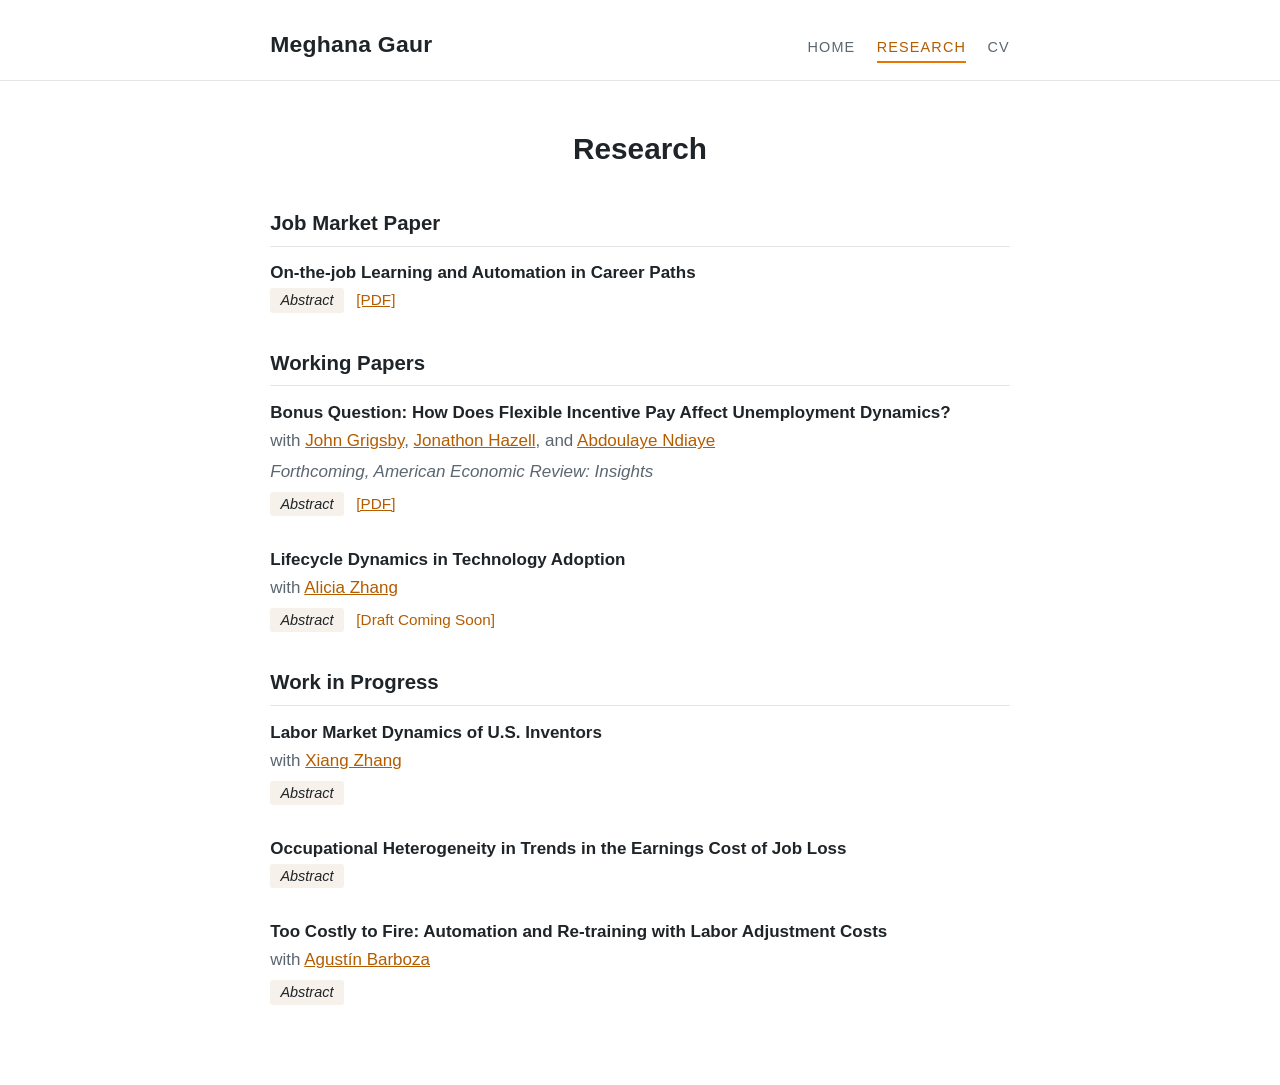
==== research.html @ a6a863c1 "add paper" ====
<!DOCTYPE html>
<html lang="en">
<head>
  <meta charset="utf-8">
  <meta name="viewport" content="width=device-width, initial-scale=1">
  <title>Research — Meghana Gaur</title>
  <meta name="description" content="Research by Meghana Gaur: job market paper and other papers.">
  <link rel="icon" href="assets/favicon.png">
  <link rel="apple-touch-icon" href="assets/apple-touch-icon.png">
  <link rel="stylesheet" href="style.css">
</head>
<body>

<header>
  <div class="container">
    <a class="site-name" href="index.html">Meghana Gaur</a>
    <nav>
      <a href="index.html">Home</a>
      <a href="research.html" class="active">Research</a>
      <!-- <a href="teaching.html">Teaching</a> -->
      <a href="files/Gaur_CV.pdf" target="_blank" rel="noopener">CV</a>
    </nav>
  </div>
</header>

<main>
  <div class="container">
    <h1 class="page-title">Research</h1>

    <h2>Job Market Paper</h2>
    <div class="paper">
      <div class="paper-title">On-the-job Learning and Automation in Career Paths</div>
      <p class="paper-links">
        <button class="show-abstract">Abstract</button>
        <a href="files/papers/Gaur_JMP.pdf" target="_blank" rel="noopener">[PDF]</a>
        <!-- <a href="files/Gaur_JMP_slides.pdf" target="_blank" rel="noopener">[Slides]</a> -->
      </p>
      <!-- Paste your abstract inside the <p> below, replacing "Abstract coming soon." -->
      <p class="abstract">Young workers quickly transition to higher-paying and less routine
        occupations within the first decade of their careers. This paper studies how on-the-job
        learning shapes the impacts of automation shocks within and across career paths. I develop
        a dynamic general equilibrium model of the labor market in which young workers sort into
        occupations that differ in their learning opportunities. Combining the structure of the
        occupational choice model with large-scale r&eacute;sum&eacute; data, I recover a flexible
        on-the-job learning technology that rationalizes observed patterns of early-career
        occupational mobility. The calibrated model shows how an automation shock to one
        occupation can induce greater automation further up the occupational career ladder. For a
        broad-based automation shock, adjustments in workers&rsquo; skill accumulation decisions
        provide an important margin of long-run labor-supply flexibility, substantially lowering
        the pass-through of automation exposure to relative skill prices.</p>
    </div>

    <h2>Working Papers</h2>
    <div class="paper">
      <div class="paper-title">Bonus Question: How Does Flexible Incentive Pay Affect Unemployment Dynamics?</div>
      <p class="muted" style="margin-bottom: 0.15rem;">with
        <a href="https://sites.google.com/view/john-grigsby" target="_blank" rel="noopener">John Grigsby</a>,
        <a href="https://www.jhazell.co.uk/" target="_blank" rel="noopener">Jonathon Hazell</a>, and
        <a href="https://www.abdoulayendiaye.com/" target="_blank" rel="noopener">Abdoulaye Ndiaye</a></p>
      <p class="muted" style="margin-bottom: 0.3rem;"><em>Forthcoming, American Economic Review: Insights</em></p>
      <p class="paper-links">
        <button class="show-abstract">Abstract</button>
        <a href="https://www.jhazell.co.uk/website/Bonus_Question.pdf" target="_blank" rel="noopener">[PDF]</a>
        <!-- <a href="https://www.jhazell.co.uk/papers/slides_bonus_question.pdf" target="_blank" rel="noopener">[Slides]</a> -->
      </p>
      <p class="abstract">We introduce dynamic incentive contracts into a model of unemployment
        fluctuations. Our main result is that wage cyclicality from incentives does
        not affect the response of unemployment to productivity shocks. The response
        of unemployment is the same, to a first-order, in two economies: one with
        flexible incentive pay, and another with exogenously fixed wages. This
        equivalence is due to movements in effort. Under the optimal incentive
        contract, firms&rsquo; profits do not change when wages fall, because the
        effort of the worker falls too.</p>
    </div>

    <div class="paper">
      <div class="paper-title">Lifecycle Dynamics in Technology Adoption</div>
      <p class="muted" style="margin-bottom: 0.3rem;">with
        <a href="https://aliciazhang.com/" target="_blank" rel="noopener">Alicia Zhang</a></p>
      <p class="paper-links">
        <button class="show-abstract">Abstract</button>
        <a class="no-link">[Draft Coming Soon]</a>
      </p>
      <!-- Paste your abstract inside the <p> below, replacing "Abstract coming soon." -->
      <p class="abstract">Who drives the diffusion of new technologies? 
        We provide novel evidence that more experienced software developers use 
        newer programming languages than their less experienced counterparts. 
        Leveraging panel data on individual-level programming activity, 
        we find that developers continue to adopt newer languages
        as they gain more coding experience. 
        The fact that less experienced developers use older languages is surprising, 
        as we also show that newer languages  offer a salary premium. 
        We interpret these facts through the lens of a directed job search model 
        featuring an individual technology adoption decision. 
        In the model, workers must pay costs 
        to switch technology vintages. Newer 
        technologies offer higher wages and a lower cost of switching to the 
        technological frontier, which incentivizes continuous upgrading. 
        Shocks that reduce aggregate productivity, increase worker turnover, and 
        reduce labor market matching efficiency slow the diffusion of new technologies.
      </p>
    </div>

    <h2>Work in Progress</h2>
    <div class="paper">
      <div class="paper-title">Labor Market Dynamics of U.S. Inventors</div>
      <p class="muted" style="margin-bottom: 0.3rem;">with
        <a href="https://xiangzhang-econ.github.io/" target="_blank" rel="noopener">Xiang Zhang</a></p>
      <p class="paper-links">
        <button class="show-abstract">Abstract</button>
        <!-- <a href="files/Gaur_Inventors_slides.pdf" target="_blank" rel="noopener">[Slides]</a> -->
      </p>
      <!-- Paste your abstract inside the <p> below, replacing "Abstract coming soon." -->
      <p class="abstract">How do the labor market dynamics of inventors affect firm innovation? 
        We provide new empirical evidence on how research productivity changes following 
        inventor job moves, both for the moving inventors and for their 
        former co-inventors who remain at the firms they leave. We link patent records to 
        inventors' employment histories and use a matched event-study design to compare 
        similar inventors moving to young firms and large incumbents. We find that inventors
        moving from startups to large incumbents experience a 47% increase in patent output.
        However, their departures are followed by a 17% decline in patenting among former co-inventors 
        who remain at startups. We find no comparable decline among co-inventors following inventor departures
        from large incumbents. These findings reveal an asymmetry in inventor mobility: moving to 
        large incumbents is associated with higher productivity for inventors but lower patenting among 
        their former collaborators at startups. To quantify the aggregate implications of these effects, 
        we develop a model of creative destruction with inventor mobility and examine how the allocation 
        of inventors across firms shapes innovation and firm dynamics.</p>
    </div>

    <div class="paper">
      <div class="paper-title">Occupational Heterogeneity in Trends in the Earnings Cost of Job Loss</div>
      <p class="paper-links">
        <button class="show-abstract">Abstract</button>
         <!-- <a href="files/Gaur_JobLoss_slides.pdf" target="_blank" rel="noopener">[Slides (empirics)]</a> -->
      </p>
      <!-- Paste your abstract inside the <p> below, replacing "Abstract coming soon." -->
      <p class="abstract">Using data from the 1984-2020 Displaced Worker Surveys, I show that
         average earnings losses following job displacement have been decreasing over time 
         and that this trend is driven by workers displaced 
         from jobs in lower skill occupations. The average decline for this group of workers reflects
         lower rates of occupational switching following displacement, as well as smaller 
         earnings losses conditional on switching occupations, and is present within
         broad sectors and occupational categories. Among occupation switchers, 
         I find that losses have declined the most for high-tenure workers,
         while there is no such trend among workers displaced from higher skill occupations.
         These findings are consistent with declining skill sensitivity in the 
         production technology employed in low-skill occupations. A straightforward implication of
         this theory&mdash;declining earnings 
         inequality within lower skill occupations&mdash;finds preliminary support in the data. 
         Cross-sectional earnings profiles in lower skill occupations have also flattened 
         over this same time period, suggesting a role for dynamic interactions between declining 
         skill sensitivity and human capital accumulation.</p>
    </div>

    <div class="paper">
      <div class="paper-title">Too Costly to Fire: Automation and Re-training with Labor Adjustment Costs</div>
      <p class="muted" style="margin-bottom: 0.3rem;">with
        <a href="https://agustinbarboza.com/" target="_blank" rel="noopener">Agust&iacute;n Barboza</a></p>
      <p class="paper-links">
        <button class="show-abstract">Abstract</button>
        <!-- <a href="files/Gaur_FiringCosts_slides.pdf" target="_blank" rel="noopener">[Slides]</a> -->
      </p>
      <!-- Paste your abstract inside the <p> below, replacing "Abstract coming soon." -->
      <p class="abstract"> How do firing costs shape which automation technologies firms adopt, 
        and what happens to incumbent workers working in automated tasks following adoption? 
        We develop a dynamic partial equilibrium model in which firms jointly choose 
        their production technology, layoffs, hiring, and occupational retraining.
        Firing costs operate through two margins. Conditional on adoption, they encourage firms to 
        retain and retrain incumbent workers for non-automated tasks rather than rely on external hiring, 
        increasing within-firm occupational reallocation and reducing layoffs. 
        At the adoption margin, firing costs tax low-productivity technologies that 
        are more likely to lead to worker displacement.
        Model simulations show that firing costs primarily change how adopters reorganize their workforce, 
        while having more selective effects on which technologies firms adopt.
        With uncertainty and attrition, firing costs can also incentivize firms to delay their adoption.
        We test the model's empirical predictions using establishment-level data on works council status and 
        industrial robot adoption from Germany, motivated by recent work by Findeisen et al (2026).
        </p>
    </div>

  </div>
</main>

<script>
  document.addEventListener('DOMContentLoaded', function () {
    document.querySelectorAll('.show-abstract').forEach(function (btn) {
      btn.addEventListener('click', function () {
        var abs = this.closest('.paper').querySelector('.abstract');
        abs.classList.toggle('visible');
        this.textContent = abs.classList.contains('visible') ? 'Hide Abstract' : 'Abstract';
      });
    });
  });
</script>

</body>
</html>
---- style.css ----
/* ==========================================================================
   Academic website — Meghana Gaur
   Minimal, professional stylesheet. Adjust the variables below to re-theme.
   ========================================================================== */

:root {
  --accent: #E77500;        /* Princeton orange; change to taste */
  --accent-dark: #b35c00;
  --text: #1f2428;
  --text-muted: #5c6670;
  --rule: #e3e6e8;
  --bg: #ffffff;
  --max-width: 46rem;
  --font-body: Helvetica, Arial, sans-serif;        /* body text & headings */
  --font-ui: Helvetica, Arial, sans-serif;          /* nav, labels, footer */
}

* { box-sizing: border-box; margin: 0; padding: 0; }

html { font-size: 17px; }

body {
  font-family: var(--font-body);
  color: var(--text);
  background: var(--bg);
  line-height: 1.65;
}

.container {
  max-width: var(--max-width);
  margin: 0 auto;
  padding: 0 1.25rem;
}

/* --- Header / navigation ------------------------------------------------ */

header {
  border-bottom: 1px solid var(--rule);
  padding: 1.5rem 0 1rem;
}

header .container {
  display: flex;
  flex-wrap: wrap;
  align-items: baseline;
  justify-content: space-between;
  gap: 0.5rem 1.5rem;
}

/* Works both as a plain link (inner pages) and as an <h1> wrapping a link
   (homepage), rendering identically in either case. */
.site-name {
  font-size: 1.35rem;
  font-weight: bold;
  color: var(--text);
  text-decoration: none;
  letter-spacing: 0.01em;
  margin: 0;
}

.site-name a {
  color: inherit;
  text-decoration: none;
}

nav {
  display: flex;
  gap: 1.25rem;
  font-family: var(--font-ui);
  font-size: 0.85rem;
  text-transform: uppercase;
  letter-spacing: 0.08em;
}

nav a {
  color: var(--text-muted);
  text-decoration: none;
  padding-bottom: 2px;
}

nav a:hover { color: var(--accent-dark); }

nav a.active {
  color: var(--accent-dark);
  border-bottom: 2px solid var(--accent);
}

/* --- Main content ------------------------------------------------------- */

main { padding: 2.5rem 0 3rem; }

h1 { font-size: 1.75rem; margin-bottom: 1rem; }

/* Centered page title (e.g. "Research" on the research page). */
.page-title { text-align: center; }

h2 {
  font-size: 1.2rem;
  margin: 2rem 0 0.75rem;
  padding-bottom: 0.3rem;
  border-bottom: 1px solid var(--rule);
}

/* When a section heading is the first thing on a page (no page title above it),
   drop its top margin so content starts at the same height on every page. */
main .container > h2:first-child { margin-top: 0; }

p { margin-bottom: 1rem; }

a { color: var(--accent-dark); }
a:hover { color: var(--accent); }

ul { margin: 0 0 1rem 1.25rem; }
li { margin-bottom: 0.35rem; }

.muted { color: var(--text-muted); }

/* --- Home page intro (photo + bio) -------------------------------------- */

.intro {
  display: flex;
  flex-wrap: wrap;
  gap: 2rem;
  align-items: flex-start;
}

.intro .bio { flex: 1 1 24rem; }

/* On wide screens, let the photo hang into the left gutter so the bio
   keeps a wider column while its right edge stays aligned with the page. */
@media (min-width: 54rem) {
  .intro { margin-left: -3.5rem; }
}

.headshot {
  width: 14rem;
  max-width: 100%;
  height: auto;
  aspect-ratio: 1 / 1;
  object-fit: cover;
  object-position: 50% 75%;
  border-radius: 50%;
  flex: 0 0 auto;
}

.headshot-placeholder {
  width: 12rem;
  height: 15rem;
  border: 1px dashed var(--rule);
  border-radius: 4px;
  display: flex;
  align-items: center;
  justify-content: center;
  color: var(--text-muted);
  font-family: var(--font-ui);
  font-size: 0.8rem;
  text-align: center;
  padding: 1rem;
}

.contact-list {
  list-style: none;
  margin-left: 0;
  font-size: 0.95rem;
}

/* Inline icons next to links (LinkedIn, GitHub, etc.).
   The icon inherits the link's color via fill: currentColor. */
.icon-link {
  display: inline-flex;
  align-items: center;
  gap: 0.3em;
}

.icon {
  width: 1em;
  height: 1em;
  flex: 0 0 auto;
  fill: currentColor;
}

/* For outline-style icons (e.g. the email envelope) drawn with strokes. */
.icon--stroke {
  fill: none;
  stroke: currentColor;
  stroke-width: 2;
}

/* --- Research page ------------------------------------------------------ */

.paper { margin-bottom: 1.75rem; }

.paper-title { font-weight: bold; }

.paper-meta {
  font-family: var(--font-ui);
  font-size: 0.8rem;
  color: var(--text-muted);
  text-transform: uppercase;
  letter-spacing: 0.06em;
  margin-bottom: 0.25rem;
}

.paper-links {
  font-size: 0.9rem;
  margin-bottom: 0;
}

.paper-links a { margin-right: 0.75rem; }

/* A link-styled placeholder with no destination (e.g. "[Draft Coming Soon]"). */
.paper-links a.no-link {
  color: var(--accent-dark);
  cursor: default;
}

/* "Abstract" toggle button, shown next to the paper links. */
.show-abstract {
  background: #f6f1ea;
  color: var(--text);
  border: none;
  border-radius: 3px;
  padding: 0.25rem 0.6rem;
  margin-right: 0.5rem;
  cursor: pointer;
  font-family: inherit;
  font-size: 0.85rem;
  font-style: italic;
}

.show-abstract:hover { background: #efe6da; }

/* Abstract text: hidden until the button adds the .visible class. */
.abstract {
  display: none;
  margin: 0.5rem 0 0;
  font-size: 0.92rem;
  color: var(--text-muted);
  text-align: justify;
  text-wrap: pretty;  /* avoids a lone word on the last line in supporting browsers */
}

.abstract.visible { display: block; }

/* --- Footer -------------------------------------------------------------- */

footer {
  border-top: 1px solid var(--rule);
  padding: 1.25rem 0 2rem;
  font-size: 0.85rem;
  color: var(--text-muted);
  font-family: var(--font-ui);
}

/* --- Small screens -------------------------------------------------------- */

@media (max-width: 600px) {
  html { font-size: 16px; }
  header .container { flex-direction: column; }
  nav { flex-wrap: wrap; gap: 0.75rem 1rem; }
  .abstract { text-align: left; }
}
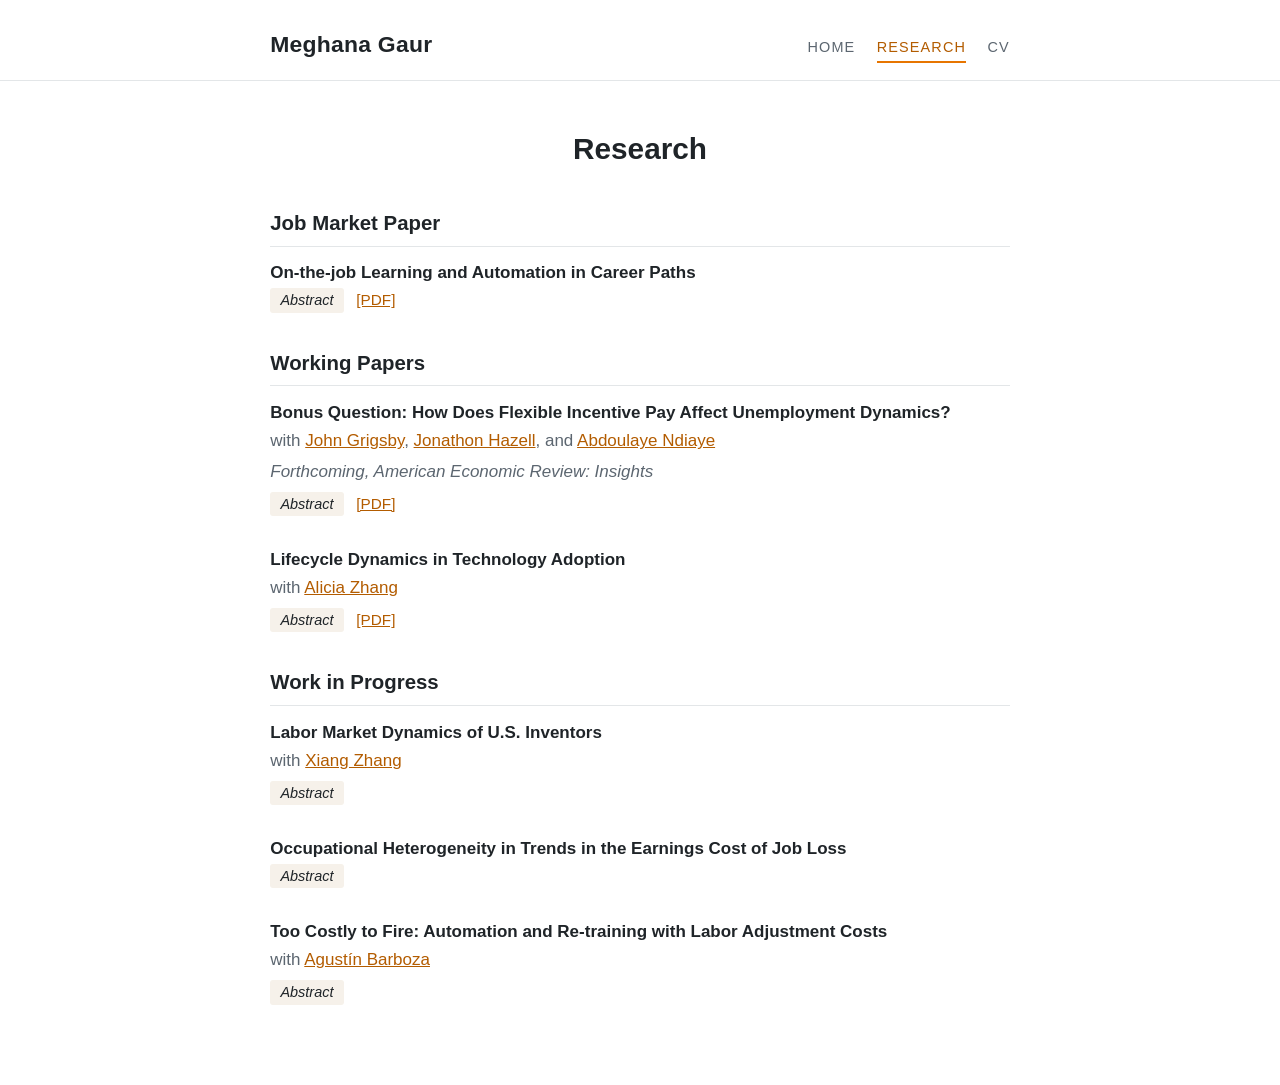
==== commit 6e420462: "add github project" ====
--- a/research.html
+++ b/research.html
@@ -42,12 +42,12 @@
         a dynamic general equilibrium model of the labor market in which young workers sort into
         occupations that differ in their learning opportunities. Combining the structure of the
         occupational choice model with large-scale r&eacute;sum&eacute; data, I recover a flexible
-        on-the-job learning technology that rationalizes observed patterns of early-career
-        occupational mobility. The calibrated model shows how an automation shock to one
-        occupation can induce greater automation further up the occupational career ladder. For a
-        broad-based automation shock, adjustments in workers&rsquo; skill accumulation decisions
-        provide an important margin of long-run labor-supply flexibility, substantially lowering
-        the pass-through of automation exposure to relative skill prices.</p>
+        on-the-job learning technology that rationalizes observed patterns of occupational
+        mobility among early-career workers. The calibrated model shows how an automation shock
+        to one occupation can induce greater automation further up the occupational career
+        ladder. Adjustments in initial career choices provide an important margin of longer-run
+        labor-supply flexibility, lowering the pass-through of automation exposure to relative
+        wages and evening the gains across workers with different types of skills.</p>
     </div>
 
     <h2>Working Papers</h2>
@@ -79,9 +79,8 @@
         <a href="https://aliciazhang.com/" target="_blank" rel="noopener">Alicia Zhang</a></p>
       <p class="paper-links">
         <button class="show-abstract">Abstract</button>
-        <a class="no-link">[Draft Coming Soon]</a>
+        <a href="https://aliciazhang.com/files/GZ_tech_upgrading.pdf" target="_blank" rel="noopener">[PDF]</a>
       </p>
-      <!-- Paste your abstract inside the <p> below, replacing "Abstract coming soon." -->
       <p class="abstract">Who drives the diffusion of new technologies? 
         We provide novel evidence that more experienced software developers use 
         newer programming languages than their less experienced counterparts. 
@@ -141,14 +140,15 @@
          lower rates of occupational switching following displacement, as well as smaller 
          earnings losses conditional on switching occupations, and is present within
          broad sectors and occupational categories. Among occupation switchers, 
-         I find that losses have declined the most for high-tenure workers,
-         while there is no such trend among workers displaced from higher skill occupations.
+         I find that losses have declined the most for workers with higher occupational tenure.
+         I find no such trend among workers displaced from higher skill occupations.
          These findings are consistent with declining skill sensitivity in the 
-         production technology employed in low-skill occupations. A straightforward implication of
+         production technology employed in lower skill occupations, consistent with recent
+         work by Edmond and Mongey (2026). A straightforward implication of
          this theory&mdash;declining earnings 
          inequality within lower skill occupations&mdash;finds preliminary support in the data. 
          Cross-sectional earnings profiles in lower skill occupations have also flattened 
-         over this same time period, suggesting a role for dynamic interactions between declining 
+         over this time period, suggesting a role for dynamic interactions between declining 
          skill sensitivity and human capital accumulation.</p>
     </div>
 
@@ -170,11 +170,12 @@
         increasing within-firm occupational reallocation and reducing layoffs. 
         At the adoption margin, firing costs tax low-productivity technologies that 
         are more likely to lead to worker displacement.
-        Model simulations show that firing costs primarily change how adopters reorganize their workforce, 
+        Quantitative experiments suggest that firing costs primarily change how adopters reorganize their workforce, 
         while having more selective effects on which technologies firms adopt.
         With uncertainty and attrition, firing costs can also incentivize firms to delay their adoption.
-        We test the model's empirical predictions using establishment-level data on works council status and 
-        industrial robot adoption from Germany, motivated by recent work by Findeisen et al (2026).
+        We test the model's empirical predictions for occupational reallocation 
+        using establishment-level data on works council status and 
+        industrial robot adoption from Germany, complementing recent work by Findeisen et al (2026).
         </p>
     </div>
 
